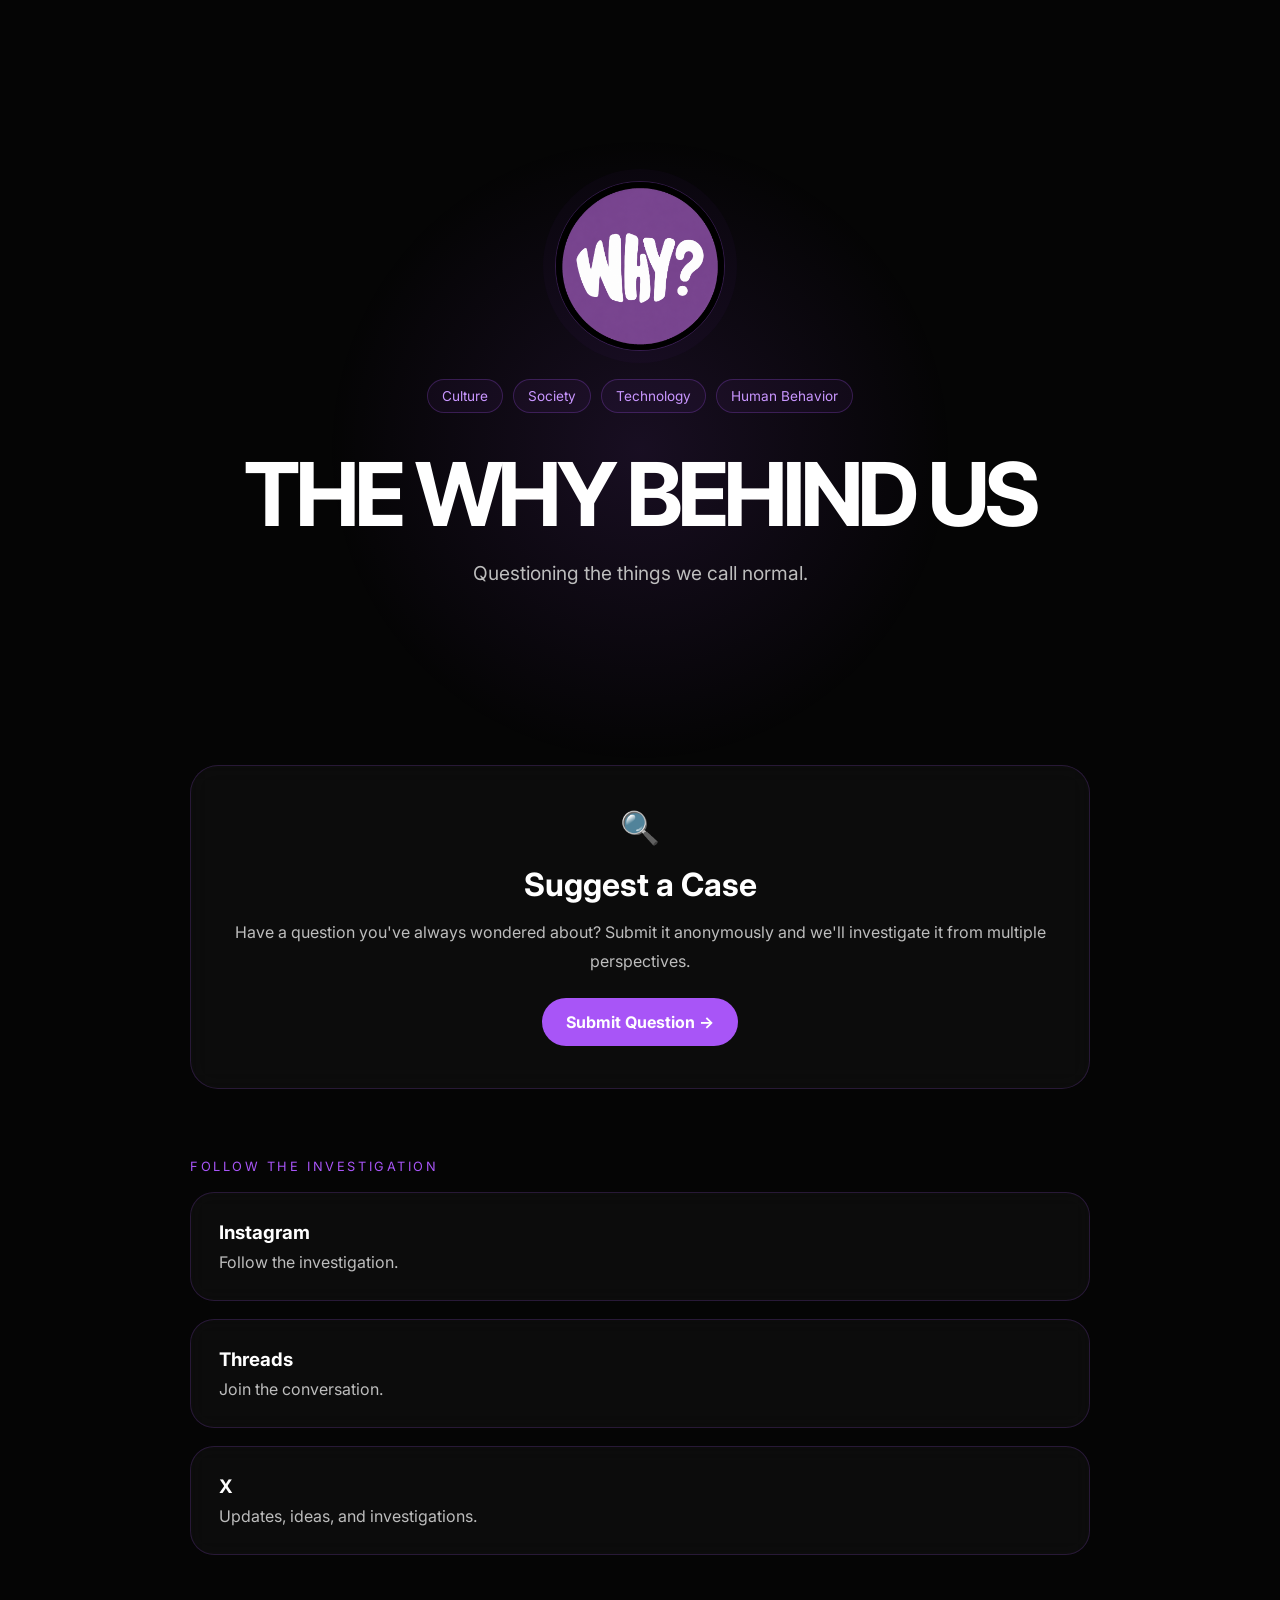
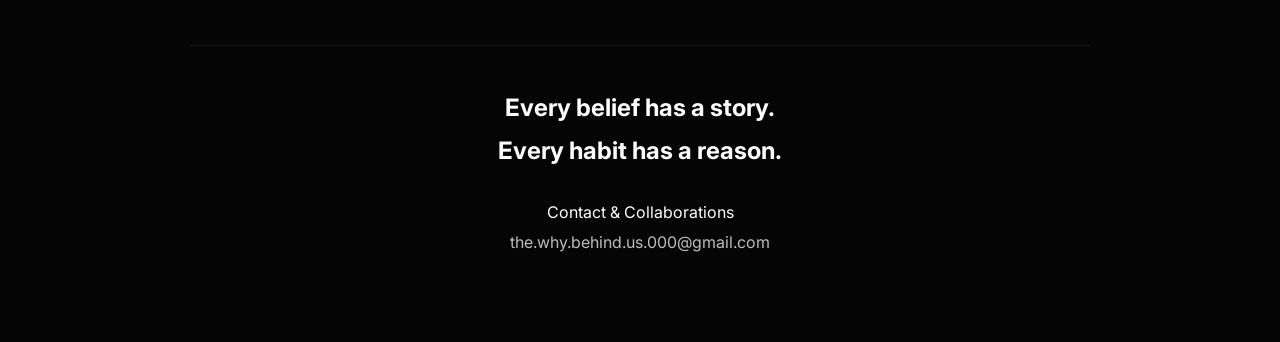
==== index.html @ ff171928 "Add files via upload" ====
<!DOCTYPE html>
<html lang="en">
<head>
  <meta charset="UTF-8">
  <meta name="viewport" content="width=device-width, initial-scale=1.0">
  <title>THE WHY BEHIND US</title>

  <meta name="description" content="Questioning the things we call normal.">

  <link rel="preconnect" href="https://fonts.googleapis.com">
  <link rel="preconnect" href="https://fonts.gstatic.com" crossorigin>

  <link href="https://fonts.googleapis.com/css2?family=Inter:wght@400;500;600;700;800&family=Inter+Tight:wght@700;800&display=swap" rel="stylesheet">

  <link rel="stylesheet" href="style.css">
</head>

<body>

<div class="background-glow"></div>

<main class="hero">

  <img src="logo.png" alt="THE WHY BEHIND US" class="logo">

  <div class="category-pills">
    <span>Culture</span>
    <span>Society</span>
    <span>Technology</span>
    <span>Human Behavior</span>
  </div>

  <h1>THE WHY BEHIND US</h1>

  <p class="tagline">
    Questioning the things we call normal.
  </p>

</main>

<section class="cta-card reveal">

  <div class="icon-circle">
    🔍
  </div>

  <h2>Suggest a Case</h2>

  <p>
    Have a question you've always wondered about?
    Submit it anonymously and we'll investigate it
    from multiple perspectives.
  </p>

  <a
    href="https://forms.gle/gQbcvcT7uYZoukQa9"
    target="_blank"
    class="button"
  >
    Submit Question →
  </a>

</section>

<section class="social-section">

  <p class="section-label">
    FOLLOW THE INVESTIGATION
  </p>

  <a href="https://www.instagram.com/the.why.behind.us/" target="_blank" class="social-card reveal">
    <h3>Instagram</h3>
    <p>Follow the investigation.</p>
  </a>

  <a href="https://www.threads.com/@the.why.behind.us" target="_blank" class="social-card reveal">
    <h3>Threads</h3>
    <p>Join the conversation.</p>
  </a>

  <a href="https://x.com/TheWhyBehindUs" target="_blank" class="social-card reveal">
    <h3>X</h3>
    <p>Updates, ideas, and investigations.</p>
  </a>

</section>

<footer class="footer reveal">

  <div class="line"></div>

  <h2>
    Every belief has a story.<br>
    Every habit has a reason.
  </h2>

  <p class="contact">
    Contact & Collaborations
  </p>

  <p class="email">
    the.why.behind.us.000@gmail.com
  </p>

</footer>

<script src="script.js"></script>

</body>
</html>
---- style.css ----
:root{
  --bg:#050505;
  --text:#ffffff;
  --muted:#bdbdbd;
  --accent:#A855F7;
}

*{
  margin:0;
  padding:0;
  box-sizing:border-box;
}

html{
  scroll-behavior:smooth;
}

body{
  background:var(--bg);
  color:var(--text);
  font-family:'Inter',sans-serif;
  overflow-x:hidden;
  min-height:100vh;
}

.background-glow{
  position:fixed;
  inset:0;
  pointer-events:none;
  z-index:-1;

  background:
  radial-gradient(
    circle at center,
    rgba(168,85,247,.12),
    transparent 40%
  );
}

.hero{
  min-height:85vh;

  display:flex;
  flex-direction:column;
  justify-content:center;
  align-items:center;

  text-align:center;

  width:min(1000px,90%);
  margin:auto;
}

.logo{
  width:170px;
  height:170px;

  object-fit:cover;

  border-radius:50%;

  border:1px solid rgba(168,85,247,.25);

  box-shadow:
  0 0 0 12px rgba(168,85,247,.03);
}

.category-pills{
  display:flex;
  gap:10px;
  flex-wrap:wrap;
  justify-content:center;

  margin-top:28px;
}

.category-pills span{
  padding:8px 14px;

  border-radius:999px;

  border:1px solid rgba(168,85,247,.25);

  color:#c996ff;

  background:rgba(168,85,247,.05);

  font-size:.85rem;
}

.hero h1{
  font-family:'Inter Tight',sans-serif;

  font-size:clamp(3rem,8vw,5.5rem);

  letter-spacing:-.05em;

  margin-top:28px;
}

.tagline{
  margin-top:14px;

  color:var(--muted);

  font-size:1.2rem;

  max-width:650px;
}

.cta-card{
  width:min(900px,92%);
  margin:auto;

  padding:42px;

  border-radius:28px;

  background:rgba(255,255,255,.03);

  backdrop-filter:blur(12px);

  border:1px solid rgba(168,85,247,.18);

  text-align:center;

  transition:.35s;
}

.cta-card:hover{
  transform:translateY(-6px);

  border-color:rgba(168,85,247,.7);
}

.icon-circle{
  font-size:2rem;

  margin-bottom:18px;
}

.cta-card h2{
  font-size:2rem;

  margin-bottom:14px;
}

.cta-card p{
  color:var(--muted);

  line-height:1.8;
}

.button{
  display:inline-block;

  margin-top:22px;

  padding:14px 24px;

  border-radius:999px;

  background:var(--accent);

  color:white;

  text-decoration:none;

  font-weight:700;

  transition:.3s;
}

.button:hover{
  transform:translateY(-2px);
}

.social-section{
  width:min(900px,92%);
  margin:70px auto;
}

.section-label{
  color:var(--accent);

  letter-spacing:.2em;

  font-size:.8rem;

  margin-bottom:18px;
}

.social-card{
  display:block;

  text-decoration:none;

  color:white;

  margin-bottom:18px;

  padding:28px;

  border-radius:24px;

  background:rgba(255,255,255,.03);

  border:1px solid rgba(168,85,247,.18);

  backdrop-filter:blur(10px);

  transition:.35s;
}

.social-card:hover{
  transform:translateY(-5px);

  border-color:rgba(168,85,247,.65);
}

.social-card h3{
  margin-bottom:8px;
}

.social-card p{
  color:var(--muted);
}

.footer{
  width:min(900px,92%);
  margin:90px auto;

  text-align:center;
}

.line{
  width:100%;
  height:1px;

  background:rgba(255,255,255,.08);

  margin-bottom:40px;
}

.footer h2{
  line-height:1.8;
}

.contact{
  margin-top:30px;
}

.email{
  color:var(--muted);

  margin-top:10px;
}

.reveal{
  opacity:0;
  transform:translateY(25px);

  transition:
  opacity .8s ease,
  transform .8s ease;
}

.reveal.active{
  opacity:1;
  transform:none;
}

@media(max-width:768px){

  .logo{
    width:140px;
    height:140px;
  }

  .cta-card{
    padding:28px;
  }

}
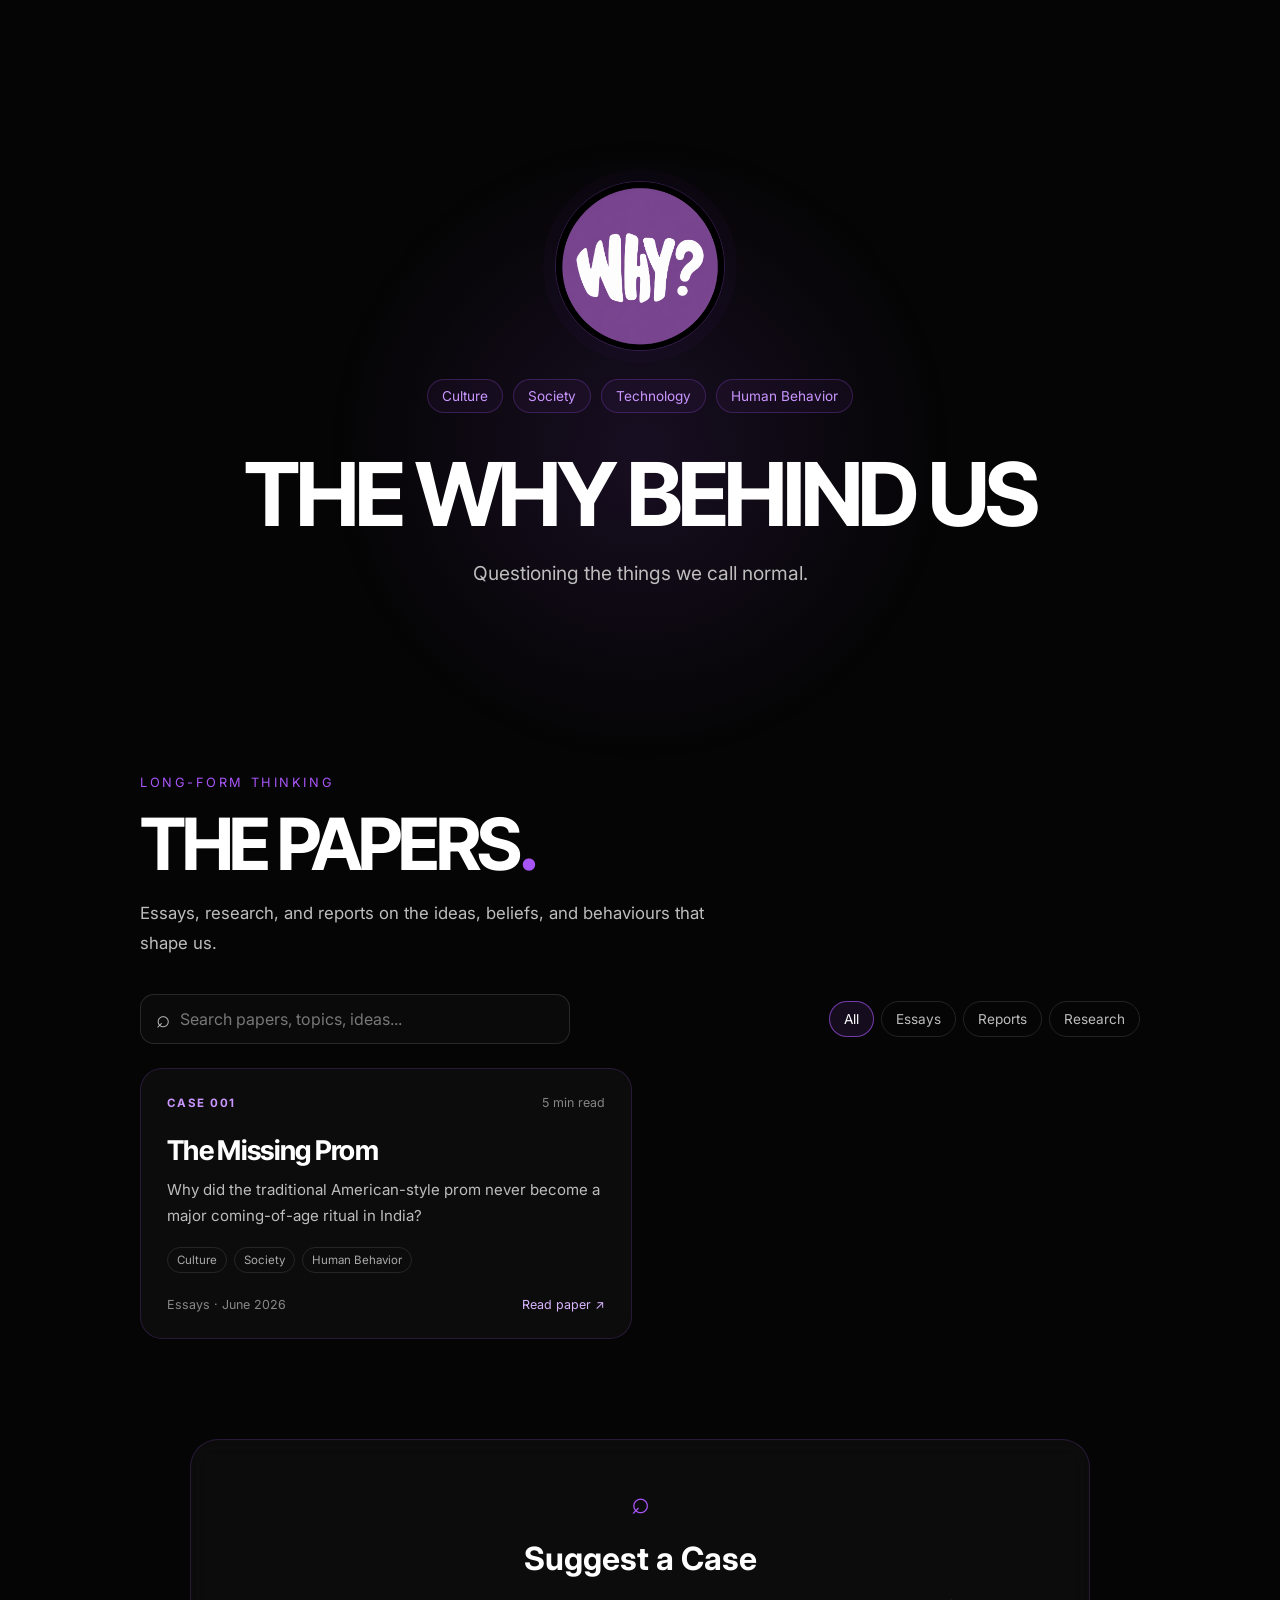
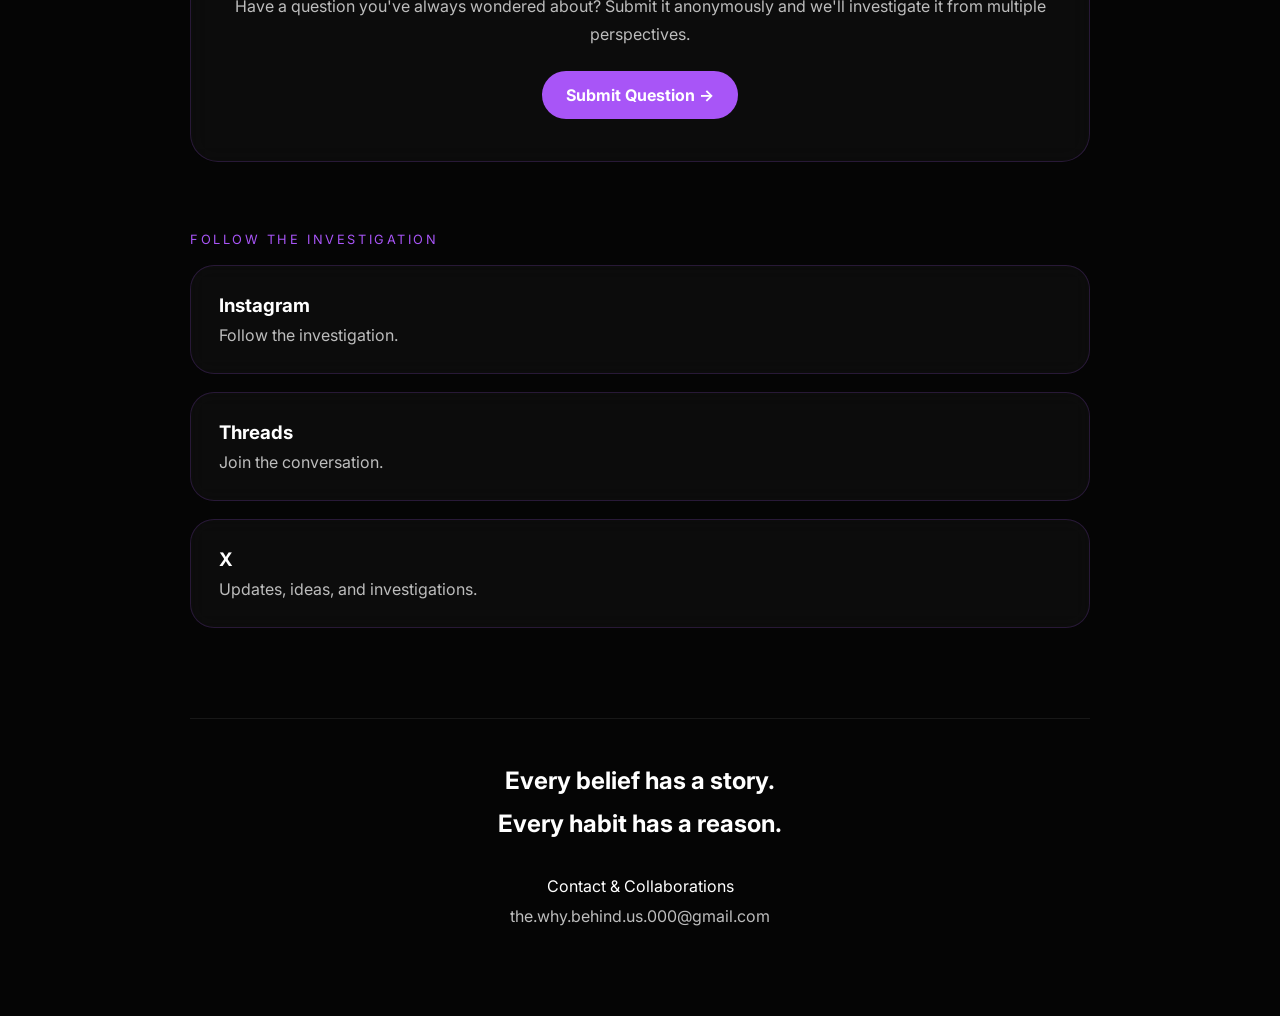
==== commit 15157734: "Add files via upload" ====
--- a/index.html
+++ b/index.html
@@ -1,110 +1,93 @@
 <!DOCTYPE html>
 <html lang="en">
 <head>
+  <!-- Google tag (gtag.js) -->
+  <script async src="https://www.googletagmanager.com/gtag/js?id=G-W6Q0Z4VYBD"></script>
+  <script>
+    window.dataLayer = window.dataLayer || [];
+    function gtag(){dataLayer.push(arguments);}
+    gtag('js', new Date());
+    gtag('config', 'G-W6Q0Z4VYBD');
+  </script>
+
   <meta charset="UTF-8">
   <meta name="viewport" content="width=device-width, initial-scale=1.0">
   <title>THE WHY BEHIND US</title>
-
   <meta name="description" content="Questioning the things we call normal.">
 
   <link rel="preconnect" href="https://fonts.googleapis.com">
   <link rel="preconnect" href="https://fonts.gstatic.com" crossorigin>
-
   <link href="https://fonts.googleapis.com/css2?family=Inter:wght@400;500;600;700;800&family=Inter+Tight:wght@700;800&display=swap" rel="stylesheet">
-
   <link rel="stylesheet" href="style.css">
 </head>
-
 <body>
-
 <div class="background-glow"></div>
 
 <main class="hero">
-
   <img src="logo.png" alt="THE WHY BEHIND US" class="logo">
-
   <div class="category-pills">
     <span>Culture</span>
     <span>Society</span>
     <span>Technology</span>
     <span>Human Behavior</span>
   </div>
-
   <h1>THE WHY BEHIND US</h1>
-
-  <p class="tagline">
-    Questioning the things we call normal.
-  </p>
-
+  <p class="tagline">Questioning the things we call normal.</p>
 </main>
 
-<section class="cta-card reveal">
-
-  <div class="icon-circle">
-    🔍
+<section class="papers-section reveal" id="papers">
+  <div class="papers-heading">
+    <p class="section-label">LONG-FORM THINKING</p>
+    <h2>THE PAPERS<span class="accent-dot">.</span></h2>
+    <p class="papers-intro">Essays, research, and reports on the ideas, beliefs, and behaviours that shape us.</p>
   </div>
 
+  <div class="papers-tools">
+    <label class="search-wrap">
+      <span class="sr-only">Search papers</span>
+      <span class="search-icon" aria-hidden="true">⌕</span>
+      <input id="paper-search" type="search" placeholder="Search papers, topics, ideas..." autocomplete="off">
+    </label>
+    <div class="paper-filters" id="paper-filters" aria-label="Filter papers by category">
+      <button class="filter-button active" type="button" data-filter="All">All</button>
+      <button class="filter-button" type="button" data-filter="Essays">Essays</button>
+      <button class="filter-button" type="button" data-filter="Reports">Reports</button>
+      <button class="filter-button" type="button" data-filter="Research">Research</button>
+    </div>
+  </div>
+
+  <div class="papers-grid" id="papers-grid" aria-live="polite"></div>
+  <p class="no-papers" id="no-papers" hidden>No papers match that search. Try another keyword.</p>
+</section>
+
+<section class="cta-card reveal">
+  <div class="icon-circle" aria-hidden="true">⌕</div>
   <h2>Suggest a Case</h2>
-
-  <p>
-    Have a question you've always wondered about?
-    Submit it anonymously and we'll investigate it
-    from multiple perspectives.
-  </p>
-
-  <a
-    href="https://forms.gle/gQbcvcT7uYZoukQa9"
-    target="_blank"
-    class="button"
-  >
-    Submit Question →
-  </a>
-
+  <p>Have a question you've always wondered about? Submit it anonymously and we'll investigate it from multiple perspectives.</p>
+  <a href="https://forms.gle/gQbcvcT7uYZoukQa9" target="_blank" rel="noopener noreferrer" class="button">Submit Question →</a>
 </section>
 
 <section class="social-section">
-
-  <p class="section-label">
-    FOLLOW THE INVESTIGATION
-  </p>
-
-  <a href="https://www.instagram.com/the.why.behind.us/" target="_blank" class="social-card reveal">
-    <h3>Instagram</h3>
-    <p>Follow the investigation.</p>
+  <p class="section-label">FOLLOW THE INVESTIGATION</p>
+  <a href="https://www.instagram.com/the.why.behind.us/" target="_blank" rel="noopener noreferrer" class="social-card reveal">
+    <h3>Instagram</h3><p>Follow the investigation.</p>
   </a>
-
-  <a href="https://www.threads.com/@the.why.behind.us" target="_blank" class="social-card reveal">
-    <h3>Threads</h3>
-    <p>Join the conversation.</p>
+  <a href="https://www.threads.com/@the.why.behind.us" target="_blank" rel="noopener noreferrer" class="social-card reveal">
+    <h3>Threads</h3><p>Join the conversation.</p>
   </a>
-
-  <a href="https://x.com/TheWhyBehindUs" target="_blank" class="social-card reveal">
-    <h3>X</h3>
-    <p>Updates, ideas, and investigations.</p>
+  <a href="https://x.com/TheWhyBehindUs" target="_blank" rel="noopener noreferrer" class="social-card reveal">
+    <h3>X</h3><p>Updates, ideas, and investigations.</p>
   </a>
-
 </section>
 
 <footer class="footer reveal">
-
   <div class="line"></div>
-
-  <h2>
-    Every belief has a story.<br>
-    Every habit has a reason.
-  </h2>
-
-  <p class="contact">
-    Contact & Collaborations
-  </p>
-
-  <p class="email">
-    the.why.behind.us.000@gmail.com
-  </p>
-
+  <h2>Every belief has a story.<br>Every habit has a reason.</h2>
+  <p class="contact">Contact &amp; Collaborations</p>
+  <p class="email">the.why.behind.us.000@gmail.com</p>
 </footer>
 
+<script src="papers.js"></script>
 <script src="script.js"></script>
-
 </body>
-</html>+</html>
--- a/style.css
+++ b/style.css
@@ -3,282 +3,81 @@
   --text:#ffffff;
   --muted:#bdbdbd;
   --accent:#A855F7;
+  --panel:rgba(255,255,255,.03);
+  --border:rgba(168,85,247,.18);
 }
-
-*{
-  margin:0;
-  padding:0;
-  box-sizing:border-box;
+*{margin:0;padding:0;box-sizing:border-box}
+html{scroll-behavior:smooth;scroll-padding-top:28px}
+body{background:var(--bg);color:var(--text);font-family:'Inter',sans-serif;overflow-x:hidden;min-height:100vh}
+.background-glow{position:fixed;inset:0;pointer-events:none;z-index:-1;background:radial-gradient(circle at center,rgba(168,85,247,.12),transparent 40%)}
+.hero{min-height:85vh;display:flex;flex-direction:column;justify-content:center;align-items:center;text-align:center;width:min(1000px,90%);margin:auto;padding:50px 0}
+.logo{width:170px;height:170px;object-fit:cover;border-radius:50%;border:1px solid rgba(168,85,247,.25);box-shadow:0 0 0 12px rgba(168,85,247,.03)}
+.category-pills{display:flex;gap:10px;flex-wrap:wrap;justify-content:center;margin-top:28px}
+.category-pills span{padding:8px 14px;border-radius:999px;border:1px solid rgba(168,85,247,.25);color:#c996ff;background:rgba(168,85,247,.05);font-size:.85rem}
+.hero h1{font-family:'Inter Tight',sans-serif;font-size:clamp(3rem,8vw,5.5rem);letter-spacing:-.05em;margin-top:28px}
+.tagline{margin-top:14px;color:var(--muted);font-size:1.2rem;max-width:650px}
+.section-label{color:var(--accent);letter-spacing:.2em;font-size:.8rem;margin-bottom:18px}
+.papers-section{width:min(1000px,92%);margin:10px auto 100px}
+.papers-heading{max-width:700px;margin-bottom:36px}
+.papers-heading h2{font-family:'Inter Tight',sans-serif;font-size:clamp(2.6rem,6vw,4.5rem);letter-spacing:-.055em;line-height:1}
+.accent-dot{color:var(--accent)}
+.papers-intro{color:var(--muted);line-height:1.8;font-size:1.05rem;margin-top:18px;max-width:600px}
+.papers-tools{display:flex;align-items:center;justify-content:space-between;gap:18px;margin-bottom:24px;flex-wrap:wrap}
+.search-wrap{display:flex;align-items:center;gap:10px;flex:1;min-width:230px;max-width:430px;border:1px solid rgba(255,255,255,.12);background:rgba(255,255,255,.025);border-radius:14px;padding:0 15px}
+.search-icon{font-size:1.5rem;color:var(--muted);line-height:1}
+.search-wrap input{width:100%;background:transparent;border:0;outline:0;color:var(--text);font:inherit;padding:14px 0}
+.search-wrap input::placeholder{color:#777}
+.search-wrap:focus-within{border-color:rgba(168,85,247,.65)}
+.paper-filters{display:flex;gap:7px;flex-wrap:wrap}
+.filter-button{font:inherit;font-size:.85rem;color:var(--muted);background:transparent;border:1px solid rgba(255,255,255,.12);border-radius:999px;padding:9px 14px;cursor:pointer;transition:border-color .2s,color .2s,background .2s}
+.filter-button:hover,.filter-button.active{color:white;border-color:rgba(168,85,247,.65);background:rgba(168,85,247,.1)}
+.papers-grid{display:grid;grid-template-columns:repeat(2,minmax(0,1fr));gap:16px}
+.paper-card{min-height:270px;display:flex;flex-direction:column;text-decoration:none;color:var(--text);padding:26px;border:1px solid var(--border);border-radius:22px;background:var(--panel);transition:transform .3s,border-color .3s,background .3s}
+.paper-card:hover{transform:translateY(-4px);border-color:rgba(168,85,247,.6);background:rgba(255,255,255,.045)}
+.paper-card-top,.paper-card-bottom{display:flex;justify-content:space-between;align-items:center;gap:12px}
+.paper-label{font-size:.72rem;letter-spacing:.13em;color:#c996ff;font-weight:700}
+.paper-read-time{font-size:.78rem;color:#858585}
+.paper-card h3{font-family:'Inter Tight',sans-serif;font-size:1.7rem;letter-spacing:-.025em;margin:24px 0 10px}
+.paper-description{color:var(--muted);font-size:.94rem;line-height:1.7}
+.paper-topics{display:flex;gap:7px;flex-wrap:wrap;margin-top:18px}
+.paper-topics span{font-size:.72rem;color:#aaa;border:1px solid rgba(255,255,255,.1);border-radius:999px;padding:5px 9px}
+.paper-card-bottom{margin-top:auto;padding-top:24px;font-size:.78rem;color:#888}
+.read-link{color:#d9b5ff;white-space:nowrap}
+.no-papers{color:var(--muted);padding:28px 0}
+.cta-card{width:min(900px,92%);margin:auto;padding:42px;border-radius:28px;background:rgba(255,255,255,.03);backdrop-filter:blur(12px);border:1px solid rgba(168,85,247,.18);text-align:center;transition:.35s}
+.cta-card:hover{transform:translateY(-6px);border-color:rgba(168,85,247,.7)}
+.icon-circle{font-size:2rem;margin-bottom:18px;color:var(--accent)}
+.cta-card h2{font-size:2rem;margin-bottom:14px}
+.cta-card p{color:var(--muted);line-height:1.8}
+.button{display:inline-block;margin-top:22px;padding:14px 24px;border-radius:999px;background:var(--accent);color:white;text-decoration:none;font-weight:700;transition:.3s}
+.button:hover{transform:translateY(-2px)}
+.social-section{width:min(900px,92%);margin:70px auto}
+.social-card{display:block;text-decoration:none;color:white;margin-bottom:18px;padding:28px;border-radius:24px;background:rgba(255,255,255,.03);border:1px solid rgba(168,85,247,.18);backdrop-filter:blur(10px);transition:.35s}
+.social-card:hover{transform:translateY(-5px);border-color:rgba(168,85,247,.65)}
+.social-card h3{margin-bottom:8px}
+.social-card p{color:var(--muted)}
+.footer{width:min(900px,92%);margin:90px auto;text-align:center}
+.line{width:100%;height:1px;background:rgba(255,255,255,.08);margin-bottom:40px}
+.footer h2{line-height:1.8}
+.contact{margin-top:30px}
+.email{color:var(--muted);margin-top:10px}
+.reveal{opacity:0;transform:translateY(25px);transition:opacity .8s ease,transform .8s ease}
+.reveal.active{opacity:1;transform:none}
+.sr-only{position:absolute;width:1px;height:1px;padding:0;margin:-1px;overflow:hidden;clip:rect(0,0,0,0);white-space:nowrap;border:0}
+@media(max-width:768px){
+  .logo{width:140px;height:140px}
+  .hero{min-height:78vh}
+  .papers-section{margin-bottom:75px}
+  .papers-grid{grid-template-columns:1fr}
+  .paper-card{min-height:250px;padding:23px}
+  .papers-tools{align-items:stretch}
+  .search-wrap{max-width:none}
+  .paper-filters{width:100%}
+  .filter-button{flex:1}
+  .cta-card{padding:28px}
 }
-
-html{
-  scroll-behavior:smooth;
+@media(prefers-reduced-motion:reduce){
+  html{scroll-behavior:auto}
+  *,*::before,*::after{transition:none!important;animation:none!important}
+  .reveal{opacity:1;transform:none}
 }
-
-body{
-  background:var(--bg);
-  color:var(--text);
-  font-family:'Inter',sans-serif;
-  overflow-x:hidden;
-  min-height:100vh;
-}
-
-.background-glow{
-  position:fixed;
-  inset:0;
-  pointer-events:none;
-  z-index:-1;
-
-  background:
-  radial-gradient(
-    circle at center,
-    rgba(168,85,247,.12),
-    transparent 40%
-  );
-}
-
-.hero{
-  min-height:85vh;
-
-  display:flex;
-  flex-direction:column;
-  justify-content:center;
-  align-items:center;
-
-  text-align:center;
-
-  width:min(1000px,90%);
-  margin:auto;
-}
-
-.logo{
-  width:170px;
-  height:170px;
-
-  object-fit:cover;
-
-  border-radius:50%;
-
-  border:1px solid rgba(168,85,247,.25);
-
-  box-shadow:
-  0 0 0 12px rgba(168,85,247,.03);
-}
-
-.category-pills{
-  display:flex;
-  gap:10px;
-  flex-wrap:wrap;
-  justify-content:center;
-
-  margin-top:28px;
-}
-
-.category-pills span{
-  padding:8px 14px;
-
-  border-radius:999px;
-
-  border:1px solid rgba(168,85,247,.25);
-
-  color:#c996ff;
-
-  background:rgba(168,85,247,.05);
-
-  font-size:.85rem;
-}
-
-.hero h1{
-  font-family:'Inter Tight',sans-serif;
-
-  font-size:clamp(3rem,8vw,5.5rem);
-
-  letter-spacing:-.05em;
-
-  margin-top:28px;
-}
-
-.tagline{
-  margin-top:14px;
-
-  color:var(--muted);
-
-  font-size:1.2rem;
-
-  max-width:650px;
-}
-
-.cta-card{
-  width:min(900px,92%);
-  margin:auto;
-
-  padding:42px;
-
-  border-radius:28px;
-
-  background:rgba(255,255,255,.03);
-
-  backdrop-filter:blur(12px);
-
-  border:1px solid rgba(168,85,247,.18);
-
-  text-align:center;
-
-  transition:.35s;
-}
-
-.cta-card:hover{
-  transform:translateY(-6px);
-
-  border-color:rgba(168,85,247,.7);
-}
-
-.icon-circle{
-  font-size:2rem;
-
-  margin-bottom:18px;
-}
-
-.cta-card h2{
-  font-size:2rem;
-
-  margin-bottom:14px;
-}
-
-.cta-card p{
-  color:var(--muted);
-
-  line-height:1.8;
-}
-
-.button{
-  display:inline-block;
-
-  margin-top:22px;
-
-  padding:14px 24px;
-
-  border-radius:999px;
-
-  background:var(--accent);
-
-  color:white;
-
-  text-decoration:none;
-
-  font-weight:700;
-
-  transition:.3s;
-}
-
-.button:hover{
-  transform:translateY(-2px);
-}
-
-.social-section{
-  width:min(900px,92%);
-  margin:70px auto;
-}
-
-.section-label{
-  color:var(--accent);
-
-  letter-spacing:.2em;
-
-  font-size:.8rem;
-
-  margin-bottom:18px;
-}
-
-.social-card{
-  display:block;
-
-  text-decoration:none;
-
-  color:white;
-
-  margin-bottom:18px;
-
-  padding:28px;
-
-  border-radius:24px;
-
-  background:rgba(255,255,255,.03);
-
-  border:1px solid rgba(168,85,247,.18);
-
-  backdrop-filter:blur(10px);
-
-  transition:.35s;
-}
-
-.social-card:hover{
-  transform:translateY(-5px);
-
-  border-color:rgba(168,85,247,.65);
-}
-
-.social-card h3{
-  margin-bottom:8px;
-}
-
-.social-card p{
-  color:var(--muted);
-}
-
-.footer{
-  width:min(900px,92%);
-  margin:90px auto;
-
-  text-align:center;
-}
-
-.line{
-  width:100%;
-  height:1px;
-
-  background:rgba(255,255,255,.08);
-
-  margin-bottom:40px;
-}
-
-.footer h2{
-  line-height:1.8;
-}
-
-.contact{
-  margin-top:30px;
-}
-
-.email{
-  color:var(--muted);
-
-  margin-top:10px;
-}
-
-.reveal{
-  opacity:0;
-  transform:translateY(25px);
-
-  transition:
-  opacity .8s ease,
-  transform .8s ease;
-}
-
-.reveal.active{
-  opacity:1;
-  transform:none;
-}
-
-@media(max-width:768px){
-
-  .logo{
-    width:140px;
-    height:140px;
-  }
-
-  .cta-card{
-    padding:28px;
-  }
-
-}
